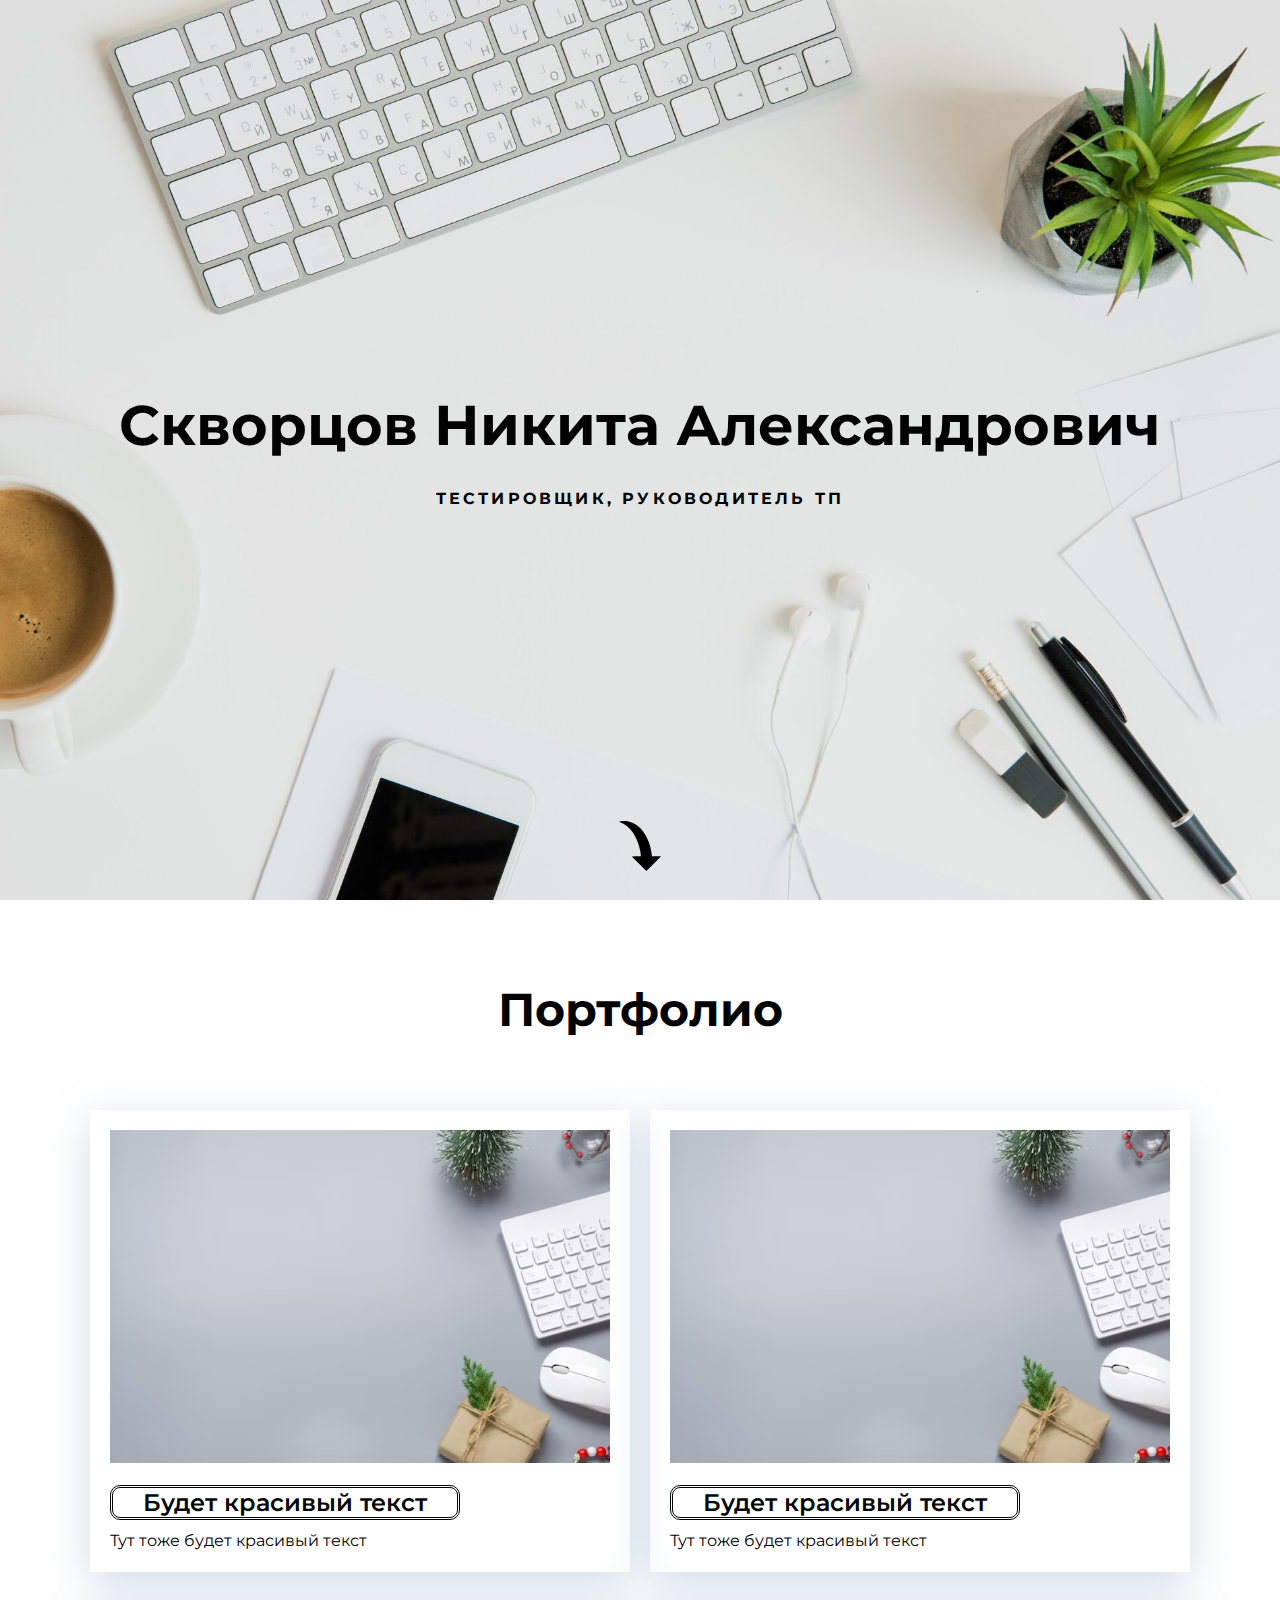
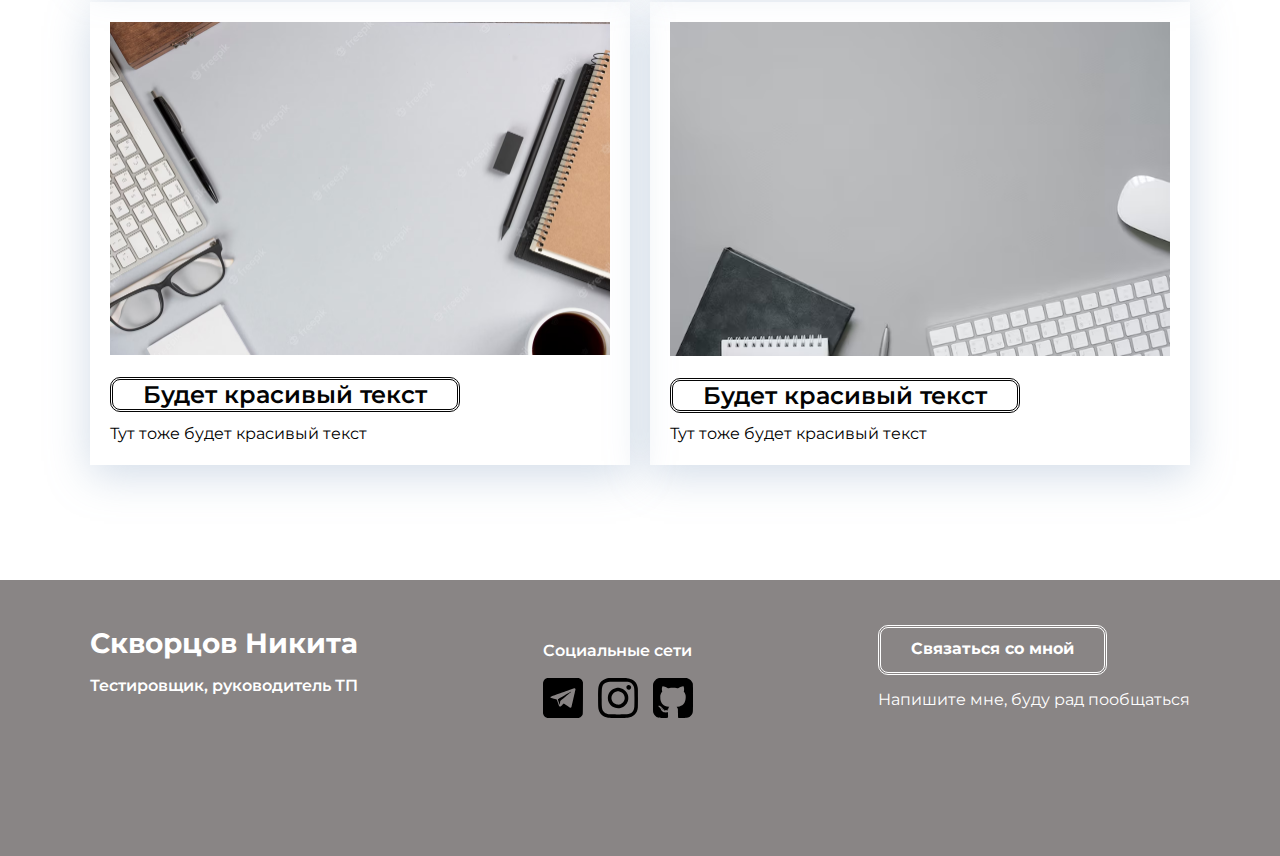
==== index.html @ d47e3195 "2" ====
<!DOCTYPE html>
<html lang="ru">
<head>
  <meta charset="UTF-8">
  <meta name="viewport" content="width=device-width, initial-scale=1.0">
  <title>Portfolio </title>
  <link rel="stylesheet" href="./Home.css">
  <link rel="preconnect" href="https://fonts.googleapis.com">
<link rel="preconnect" href="https://fonts.gstatic.com" crossorigin>
<link href="https://fonts.googleapis.com/css2?family=Montserrat:wght@400;600;700&display=swap" rel="stylesheet">
</head>
<body>
  <div class="header">
       <h1 class="header-title">Скворцов Никита Александрович</h1>
       <p class="header-subtitle">Тестировщик, руководитель ТП</p>
          <div class="header-arrow">
             <img src="./img/free-icon-curve-down-arrow-21178.svg" width="50px" height="50px">
          </div>  
               </div>
                  <div class="portfolio">
                      <div class="container">
                           <h2 class="section-header">Портфолио</h2>
                              <div class="portfolio-card-wrapper">
                                 <div class="card">
                                    <img class="card-img" src="./img/christmas-scene-background-of-office-desktop-work-space_47840-1173.avif" alt="">
                                    <h3 class="card-title"><a class="string_" href="./1.html">Будет красивый текст</a></h3>
                                    <P>Тут тоже будет красивый текст</P>
                                 </div>
                                 <div class="card">
                                    <img class="card-img" src="./img/christmas-scene-background-of-office-desktop-work-space_47840-1173.avif" alt="">
                                    <h3 class="card-title"><a class="string_" href="./1.html">Будет красивый текст</a></h3>
                                    <P>Тут тоже будет красивый текст</P>
                                 </div>
                                 <div class="card">
                                    <img class="card-img" src="./img/office-supplies-with-keyboard-on-gray-desk_23-2148052624.avif" alt="">
                                    <h3 class="card-title"><a class="string_" href="./1.html">Будет красивый текст</a></h3>
                                    <P>Тут тоже будет красивый текст</P>
                                 </div>
                                 <div class="card">
                                    <img class="card-img" src="./img/workplace-in-office-with-gray-desk-top-view-from-above-of-keyboard-with-notebook-copy-space_121837-2473.avif" alt="">
                                    <h3 class="card-title"><a class="string_" href="./1.html">Будет красивый текст</a></h3>
                                    <P>Тут тоже будет красивый текст</P>
                                 </div>
                              </div>
                      </div>
                  </div>
                  <div class="footer">
                      <div class="container">
                        <div class = "footer-row">
                           <div class="footer-copyright">
                              <div class="footer-copyright-name">Скворцов Никита</div>
                                 <p>Тестировщик, руководитель ТП</p>
                           </div>
                           <div class="footer-icons">
                              <p>Социальные сети</p>
                              <div class="footer-icons-icons">
                                 <a href="https://t.me/RND_Nikita_Skvortzov">
                                    <img src="./img/free-icon-telegram-3536705.svg" alt="telegramm" width="40px" height="40px">
                                 </a>
                                 <a href="https://instagram.com/nikita.povar?igshid=MzNlNGNkZWQ4Mg==">
                                    <img src="./img/free-icon-instagram-1384031.svg" alt="instagram" width="40px" height="40px">
                                 </a>
                                 <a href="https://github.com/nikitaskvortzov">
                                    <img src="./img/free-icon-github-sign-25657.svg" alt="github" width="40px" height="40px">
                                 </a>
                              </div>
                           </div>
                           <div class="footer-contacts">
                             <a href="https://t.me/RND_Nikita_Skvortzov" class="footer-button">Связаться со мной</a>
                             <p>Напишите мне, буду рад пообщаться</p> 
                           </div>
                        </div>

                      </div>

                  </div>

                
  
  
</body>
</html>
---- Home.css ----
* {
  box-sizing: border-box;
}

 
body {
    margin: 0;
    font-family: 'Montserrat', sans-serif;
}

.container {
  max-width: 1100px;
  margin-left: auto;
  margin-right: auto;
}

.header {
    width: 100%;
    height: 100vh;
    background-color: aqua;
    background-image: url("./img/1680032535_phonoteka-org-p-kompyuternii-fon-dlya-prezentatsii-foni-in-7.jpg");
    background-size: cover;

    display: flex; 
    flex-direction: column; 
    justify-content: center;
    align-items: center;
    position: relative;
}

.header-title {
    margin: 0;
    margin-bottom: 25px;
    font-weight: 700;
    font-size: 56px;
    line-height: 130%;
    text-align: center;
    color: rgb(2, 2, 2);

}

.header-subtitle {
    margin: 0;
    font-weight: bold;
    font-size: 16px;
    line-height: 150%;
    text-align: center;
    letter-spacing: 0.2em;
    text-transform: uppercase;
    color: rgb(0, 0, 0);

}

.header-arrow {
    position: absolute;
    bottom: 25px;
    left: 50%;
    transform: translate(-50%, 0);
  }

  .portfolio {
    padding-top: 80px;
    padding-bottom: 115px;

  }

  .portfolio-card-wrapper {
    display: flex;
    flex-wrap: wrap;
    justify-content: space-between;
    }

  .section-header {
    margin: 0;
    margin-bottom: 70px;
    font-weight: 700;
    font-size: 46px;
    line-height: 130%;
    text-align: center;
    color: rgb(2, 2, 2);
  }

  .card {
    margin-bottom: 30px;
    padding: 20px;
    max-width: 540px;
    box-shadow: 0px 10px 40px  rgba(126, 155, 189, 0.35);
     
      }

    .card:last-child,  .card:nth-last-child(2) {
      margin-bottom: 0;
    }

    
  .card-img {
    margin-bottom: 20px;
    max-width: 100%;
    height: auto;
      }

  .card-title {
    margin: 0;
    margin-bottom: 13px;
    font-weight: 600;
    font-size: 24px;
    line-height: 130%;
    color: black;
      }

  .card p {
    font-size: 16px;
    line-height: 130%;
    color: black; 
    margin: 0;
  }

  .none {
    display: none;
  }

  .footer {
    background-color: rgb(19, 11, 11, 0.5);
    padding-top: 45px;
    padding-bottom: 130px;
    color: white;

  }

  .footer-row {
    display: flex;
    justify-content: space-between;
  }

  .footer-copyright {
    line-height: 1.3;
    
  }

  .footer-copyright-name {
    font-weight: 700;
    font-size: 28px;
    line-height: 130%;
    margin-bottom: 15px;
  }

  .footer-copyright p {
    margin: 0;
    margin-bottom: 15px;
    font-size: 16px;
    font-weight: 600;
    line-height: 130%;
    }

    .footer-icons-icons{
     display: flex;
     align-items: center;

    }

    .footer-icons {
      max-width: 350px;

    }

    .footer-icons p {
    font-weight: 600;
    font-size: 16px;
    line-height: 1.3;
        }

    .footer-icons-icons > * + * {
      margin-left: 15px;
    }

      .footer-button {
      display: inline-block;
      height: 50px;
      border: 3px double #ffffff;
      border-radius: 10px;
      color: white;
      padding-left: 30px;
      padding-right: 30px;
      padding-top: 11px;
      font-weight: 700;
      font-size: 16px;
      text-decoration: none;
   
    }

    .footer-contacts p {
      margin: 15px 0;
      font-size: 16px;
      line-height: 1.3;
    }

    .string_ {
      text-decoration: none;
      color: rgb(3, 3, 3);
      border: double rgb(5, 5, 5);
      border-radius: 10px;
      padding-left: 30px;
      padding-right: 30px;
      
    }
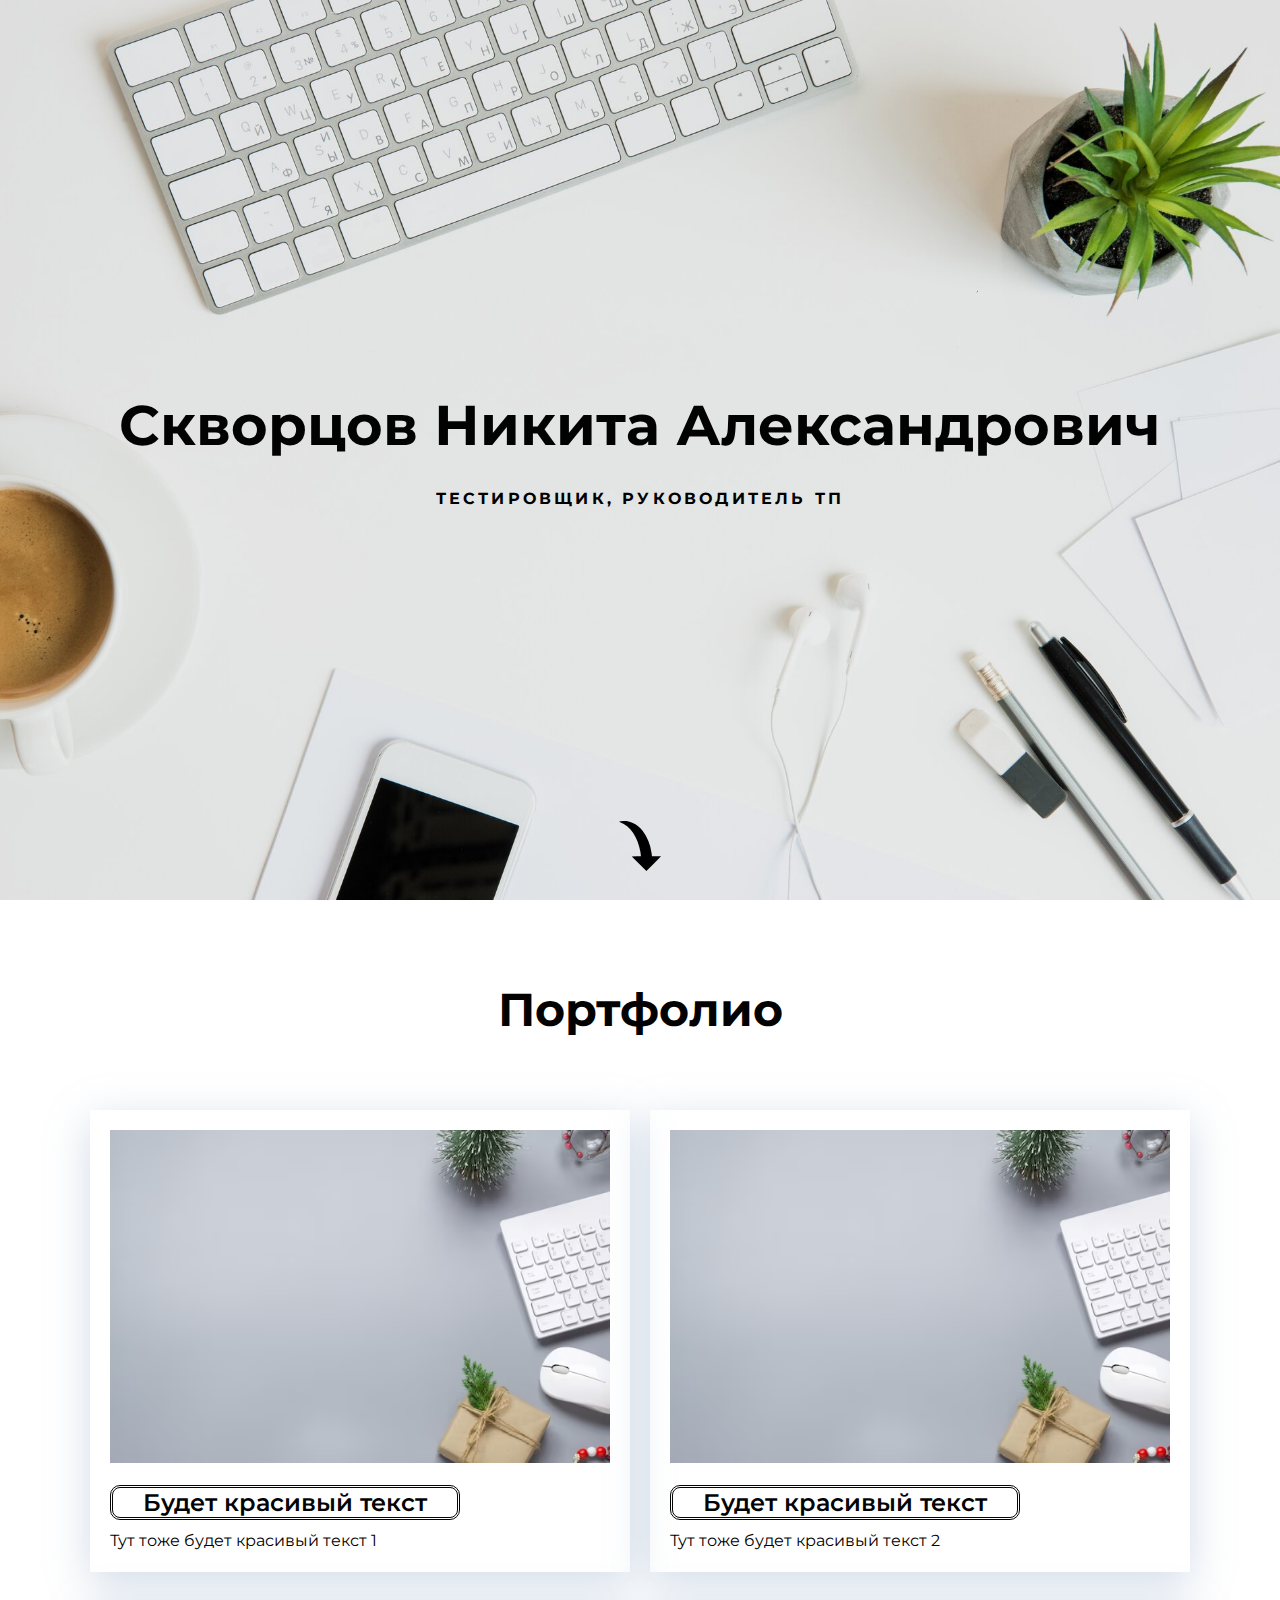
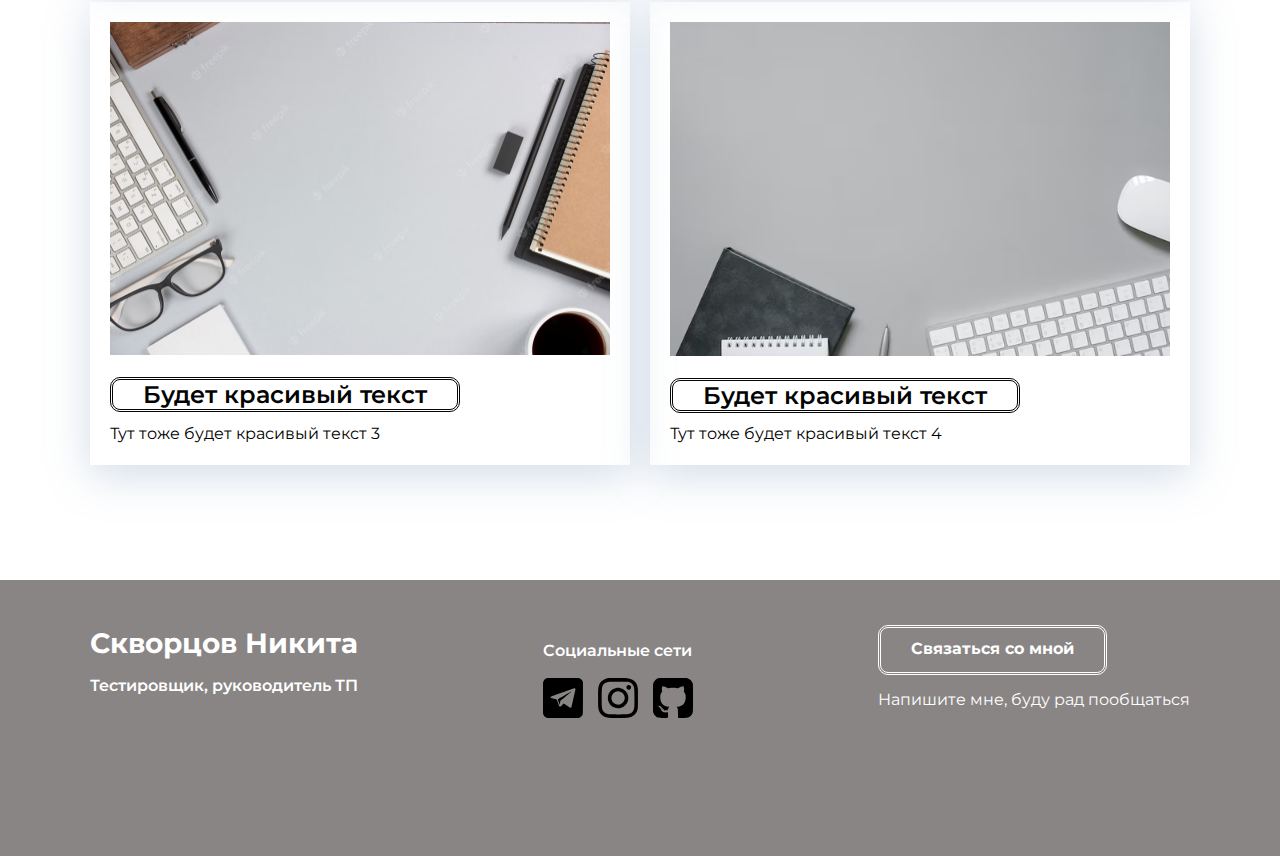
==== commit 4afde538: "3" ====
--- a/index.html
+++ b/index.html
@@ -24,22 +24,22 @@
                                  <div class="card">
                                     <img class="card-img" src="./img/christmas-scene-background-of-office-desktop-work-space_47840-1173.avif" alt="">
                                     <h3 class="card-title"><a class="string_" href="./1.html">Будет красивый текст</a></h3>
-                                    <P>Тут тоже будет красивый текст</P>
+                                    <P>Тут тоже будет красивый текст 1</P>
                                  </div>
                                  <div class="card">
                                     <img class="card-img" src="./img/christmas-scene-background-of-office-desktop-work-space_47840-1173.avif" alt="">
                                     <h3 class="card-title"><a class="string_" href="./1.html">Будет красивый текст</a></h3>
-                                    <P>Тут тоже будет красивый текст</P>
+                                    <P>Тут тоже будет красивый текст 2</P>
                                  </div>
                                  <div class="card">
                                     <img class="card-img" src="./img/office-supplies-with-keyboard-on-gray-desk_23-2148052624.avif" alt="">
                                     <h3 class="card-title"><a class="string_" href="./1.html">Будет красивый текст</a></h3>
-                                    <P>Тут тоже будет красивый текст</P>
+                                    <P>Тут тоже будет красивый текст 3</P>
                                  </div>
                                  <div class="card">
                                     <img class="card-img" src="./img/workplace-in-office-with-gray-desk-top-view-from-above-of-keyboard-with-notebook-copy-space_121837-2473.avif" alt="">
                                     <h3 class="card-title"><a class="string_" href="./1.html">Будет красивый текст</a></h3>
-                                    <P>Тут тоже будет красивый текст</P>
+                                    <P>Тут тоже будет красивый текст 4</P>
                                  </div>
                               </div>
                       </div>
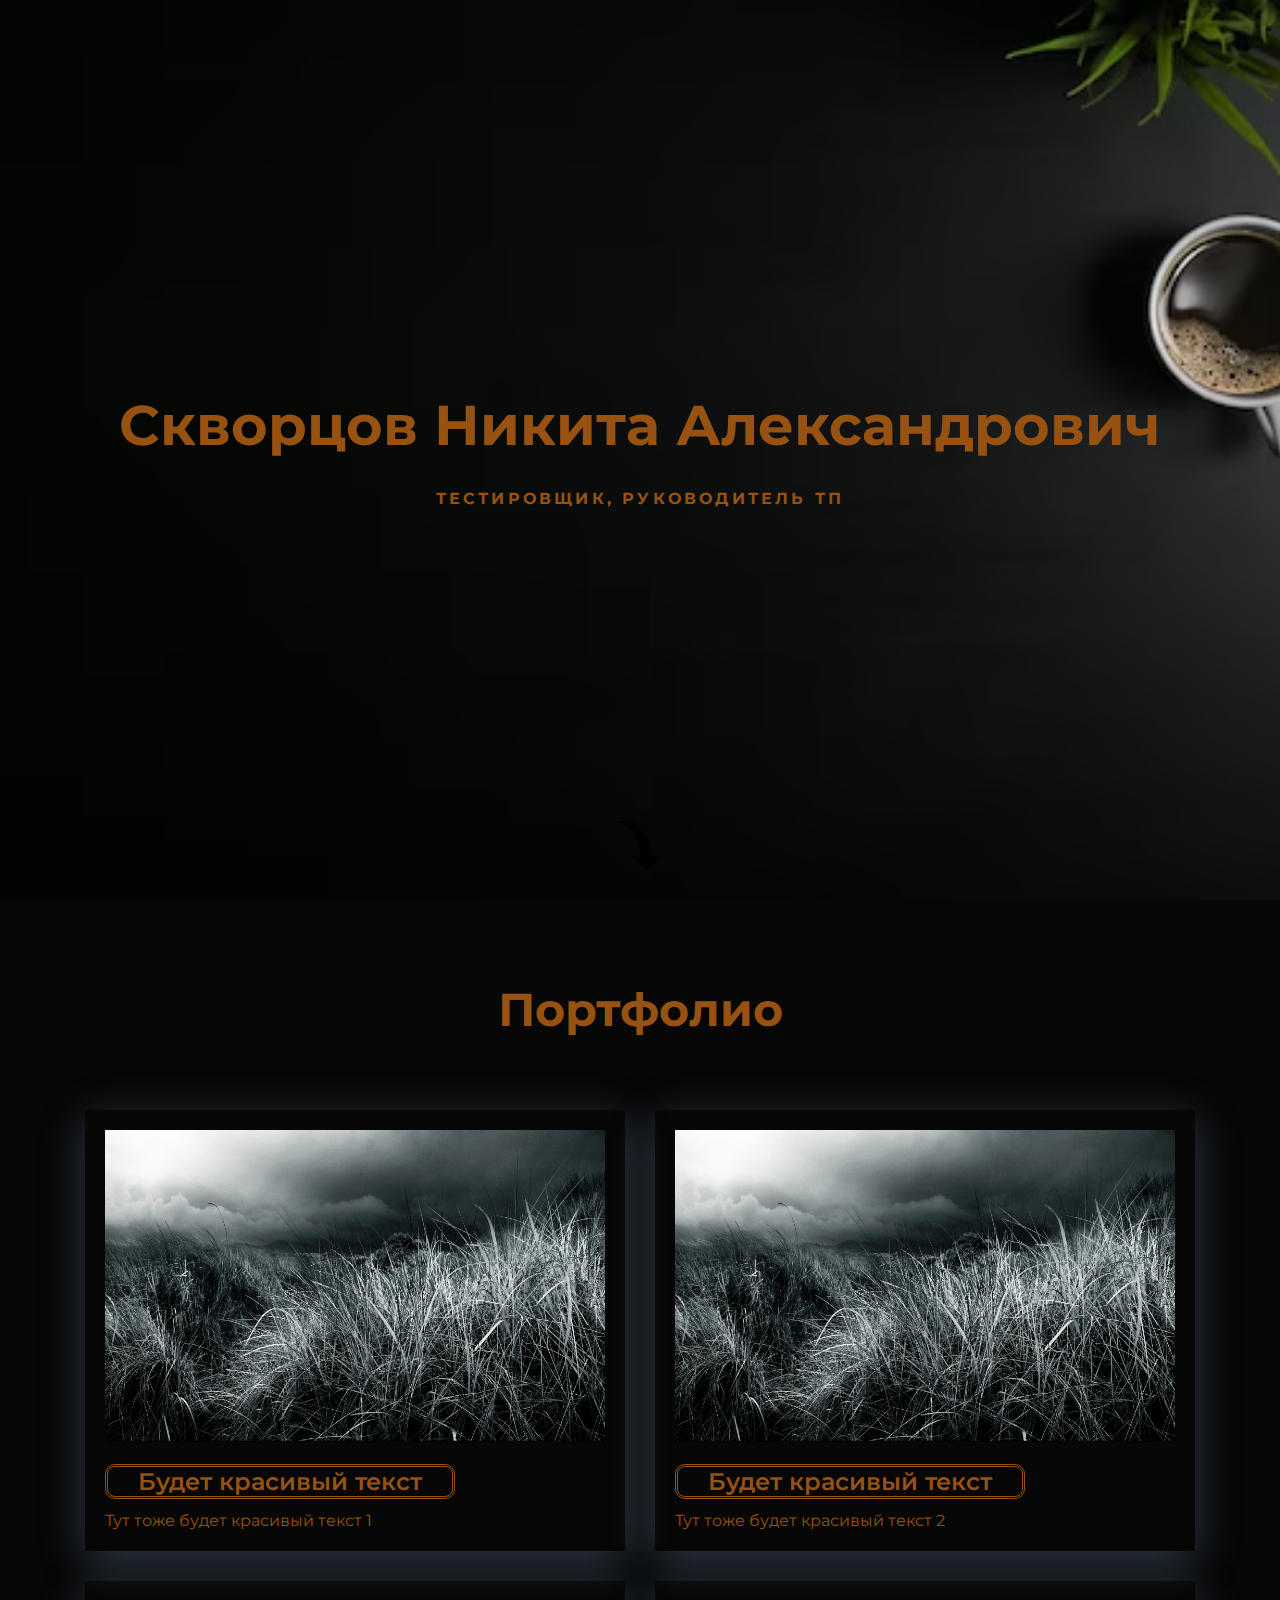
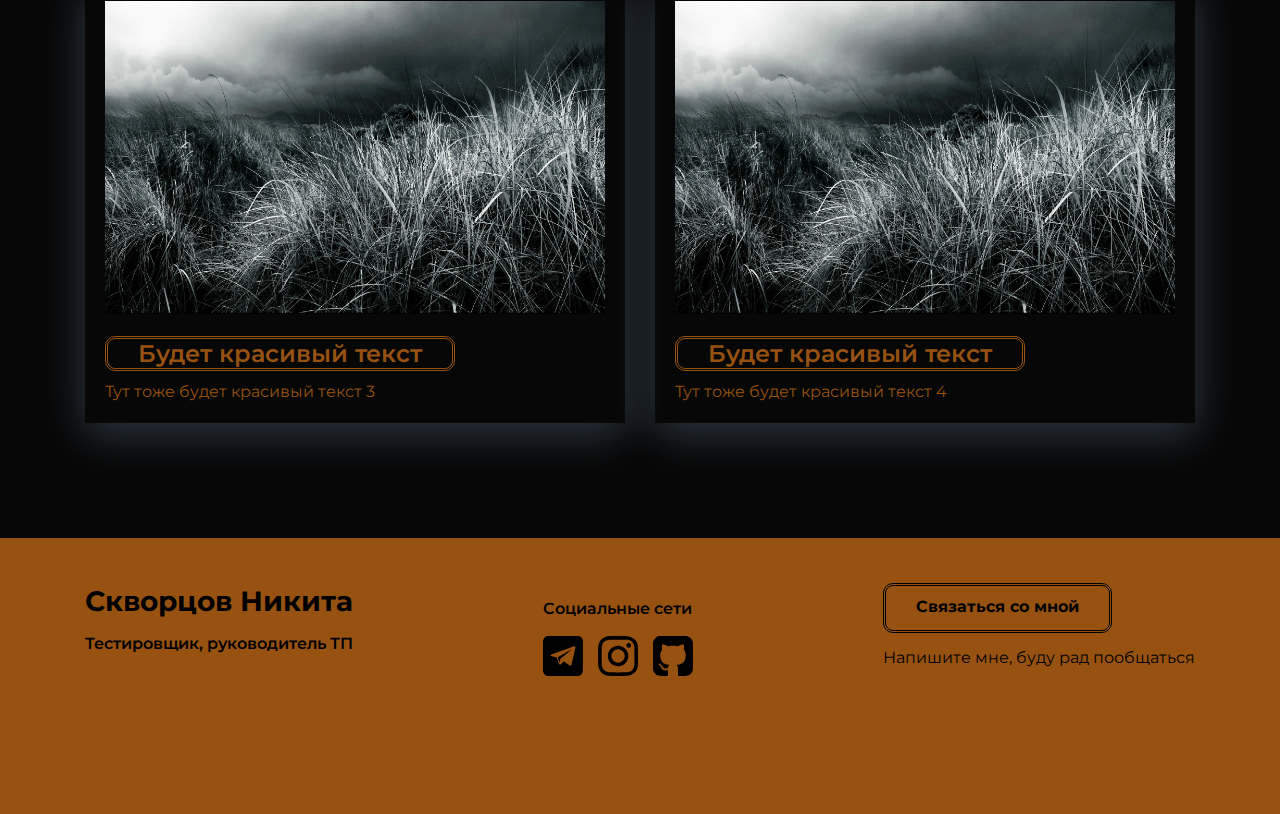
==== commit 7b7aebd9: "7" ====
--- a/index.html
+++ b/index.html
@@ -22,22 +22,22 @@
                            <h2 class="section-header">Портфолио</h2>
                               <div class="portfolio-card-wrapper">
                                  <div class="card">
-                                    <img class="card-img" src="./img/christmas-scene-background-of-office-desktop-work-space_47840-1173.avif" alt="">
+                                    <img class="card-img" src="./img/1674249905_catherineasquithgallery-com-p-temno-serii-fon-dlya-rabochego-stola-foto-1.jpg" alt="">
                                     <h3 class="card-title"><a class="string_" href="./1.html">Будет красивый текст</a></h3>
                                     <P>Тут тоже будет красивый текст 1</P>
                                  </div>
                                  <div class="card">
-                                    <img class="card-img" src="./img/christmas-scene-background-of-office-desktop-work-space_47840-1173.avif" alt="">
+                                    <img class="card-img" src="./img/1674249905_catherineasquithgallery-com-p-temno-serii-fon-dlya-rabochego-stola-foto-1.jpg" alt="">
                                     <h3 class="card-title"><a class="string_" href="./1.html">Будет красивый текст</a></h3>
                                     <P>Тут тоже будет красивый текст 2</P>
                                  </div>
                                  <div class="card">
-                                    <img class="card-img" src="./img/office-supplies-with-keyboard-on-gray-desk_23-2148052624.avif" alt="">
+                                    <img class="card-img" src="./img/1674249905_catherineasquithgallery-com-p-temno-serii-fon-dlya-rabochego-stola-foto-1.jpg" alt="">
                                     <h3 class="card-title"><a class="string_" href="./1.html">Будет красивый текст</a></h3>
                                     <P>Тут тоже будет красивый текст 3</P>
                                  </div>
                                  <div class="card">
-                                    <img class="card-img" src="./img/workplace-in-office-with-gray-desk-top-view-from-above-of-keyboard-with-notebook-copy-space_121837-2473.avif" alt="">
+                                    <img class="card-img" src="./img/1674249905_catherineasquithgallery-com-p-temno-serii-fon-dlya-rabochego-stola-foto-1.jpg" alt="">
                                     <h3 class="card-title"><a class="string_" href="./1.html">Будет красивый текст</a></h3>
                                     <P>Тут тоже будет красивый текст 4</P>
                                  </div>
--- a/Home.css
+++ b/Home.css
@@ -8,17 +8,22 @@
     font-family: 'Montserrat', sans-serif;
 }
 
+img {
+  max-width: 100%;
+}
+
 .container {
-  max-width: 1100px;
+  max-width: 1140px;
   margin-left: auto;
   margin-right: auto;
+  padding-left: 15px;
+  padding-right: 15px;
 }
 
 .header {
     width: 100%;
     height: 100vh;
-    background-color: aqua;
-    background-image: url("./img/1680032535_phonoteka-org-p-kompyuternii-fon-dlya-prezentatsii-foni-in-7.jpg");
+    background-image: url("./img/copy-space-office-black-table-with-laptop-notebook-pencil-and-coffee-cup-with-plat_35674-1635.avif");
     background-size: cover;
 
     display: flex; 
@@ -35,7 +40,7 @@
     font-size: 56px;
     line-height: 130%;
     text-align: center;
-    color: rgb(2, 2, 2);
+    color: #975212;
 
 }
 
@@ -47,7 +52,7 @@
     text-align: center;
     letter-spacing: 0.2em;
     text-transform: uppercase;
-    color: rgb(0, 0, 0);
+    color: #975212;
 
 }
 
@@ -61,6 +66,7 @@
   .portfolio {
     padding-top: 80px;
     padding-bottom: 115px;
+    background-color: rgb(2, 2, 2, 0.98); 
 
   }
 
@@ -68,7 +74,7 @@
     display: flex;
     flex-wrap: wrap;
     justify-content: space-between;
-    }
+        }
 
   .section-header {
     margin: 0;
@@ -77,7 +83,7 @@
     font-size: 46px;
     line-height: 130%;
     text-align: center;
-    color: rgb(2, 2, 2);
+    color: #975212;
   }
 
   .card {
@@ -105,13 +111,13 @@
     font-weight: 600;
     font-size: 24px;
     line-height: 130%;
-    color: black;
+    color: rgb(252, 250, 250);
       }
 
   .card p {
     font-size: 16px;
     line-height: 130%;
-    color: black; 
+    color: #975212; 
     margin: 0;
   }
 
@@ -120,10 +126,10 @@
   }
 
   .footer {
-    background-color: rgb(19, 11, 11, 0.5);
+    background-color: #975212;
     padding-top: 45px;
     padding-bottom: 130px;
-    color: white;
+    color: black;
 
   }
 
@@ -176,9 +182,9 @@
       .footer-button {
       display: inline-block;
       height: 50px;
-      border: 3px double #ffffff;
+      border: 3px double black;
       border-radius: 10px;
-      color: white;
+      color: black;
       padding-left: 30px;
       padding-right: 30px;
       padding-top: 11px;
@@ -188,6 +194,11 @@
    
     }
 
+    .footer-button:hover {
+      color: #ebee3c;
+      box-shadow: inset 0 0 0 3px white;
+    }
+
     .footer-contacts p {
       margin: 15px 0;
       font-size: 16px;
@@ -196,10 +207,120 @@
 
     .string_ {
       text-decoration: none;
-      color: rgb(3, 3, 3);
-      border: double rgb(5, 5, 5);
+      color: #975212;
+      border: double #975212;
       border-radius: 10px;
       padding-left: 30px;
       padding-right: 30px;
       
-    }+    }
+
+    .string_:hover {
+      background: rgba(0,0,0,0);
+      color: #ebee3c;
+      box-shadow: inset 0 0 0 3px white;
+    }
+
+   
+
+    @media (max-width: 1140px) {
+       .card {
+        width:  calc(50% - 15px);
+       }
+       .footer {
+        padding-top: 40px;
+        padding-bottom: 60px;
+       }
+
+       .footer-row {
+        flex-direction: column-reverse;
+        align-items: center;
+        text-align: center;
+       }
+
+       .footer-copyright{
+         margin-bottom: 40px;
+       }
+
+       .footer-icons-icons {
+margin-bottom: 30px;
+       }
+
+
+
+    }
+
+    @media (max-width: 760px) {
+      .header-title {
+        font-size: 32px;
+      }
+
+      .header-subtitle {
+        font-size: 14px;
+      }
+
+      .portfolio {
+        padding-top: 40px;
+        padding-bottom: 60px;
+      }
+
+      .section-header {
+       font-size: 32px;
+       margin-bottom: 30px; 
+      }
+
+      .portfolio-card-wrapper {
+        justify-content: center;
+      }
+
+      .card {
+      max-width: 530px;
+       width: 100%;
+      }
+     
+      .card:nth-child(2) {
+        margin-bottom: 30px;
+      }
+
+      .card-img {
+        margin-bottom: 10px;
+      }
+
+      .card-title {
+        font-size: 18px;
+        margin-bottom: 10px;
+      }
+
+     .card p {
+      font-size: 14px;
+     }
+
+     .footer-copyright-name {
+      font-size: 18px;
+      margin-bottom: 5px;
+     }
+
+     .footer-copyright p {
+      font-size: 14px;
+     }
+
+     .footer-icons-icons p {
+      font-size: 14px;
+     }
+
+     .footer-contacts p {
+      font-size: 14px;
+      margin-top: 15px;
+    }
+
+  }
+
+
+
+
+
+
+
+
+    
+    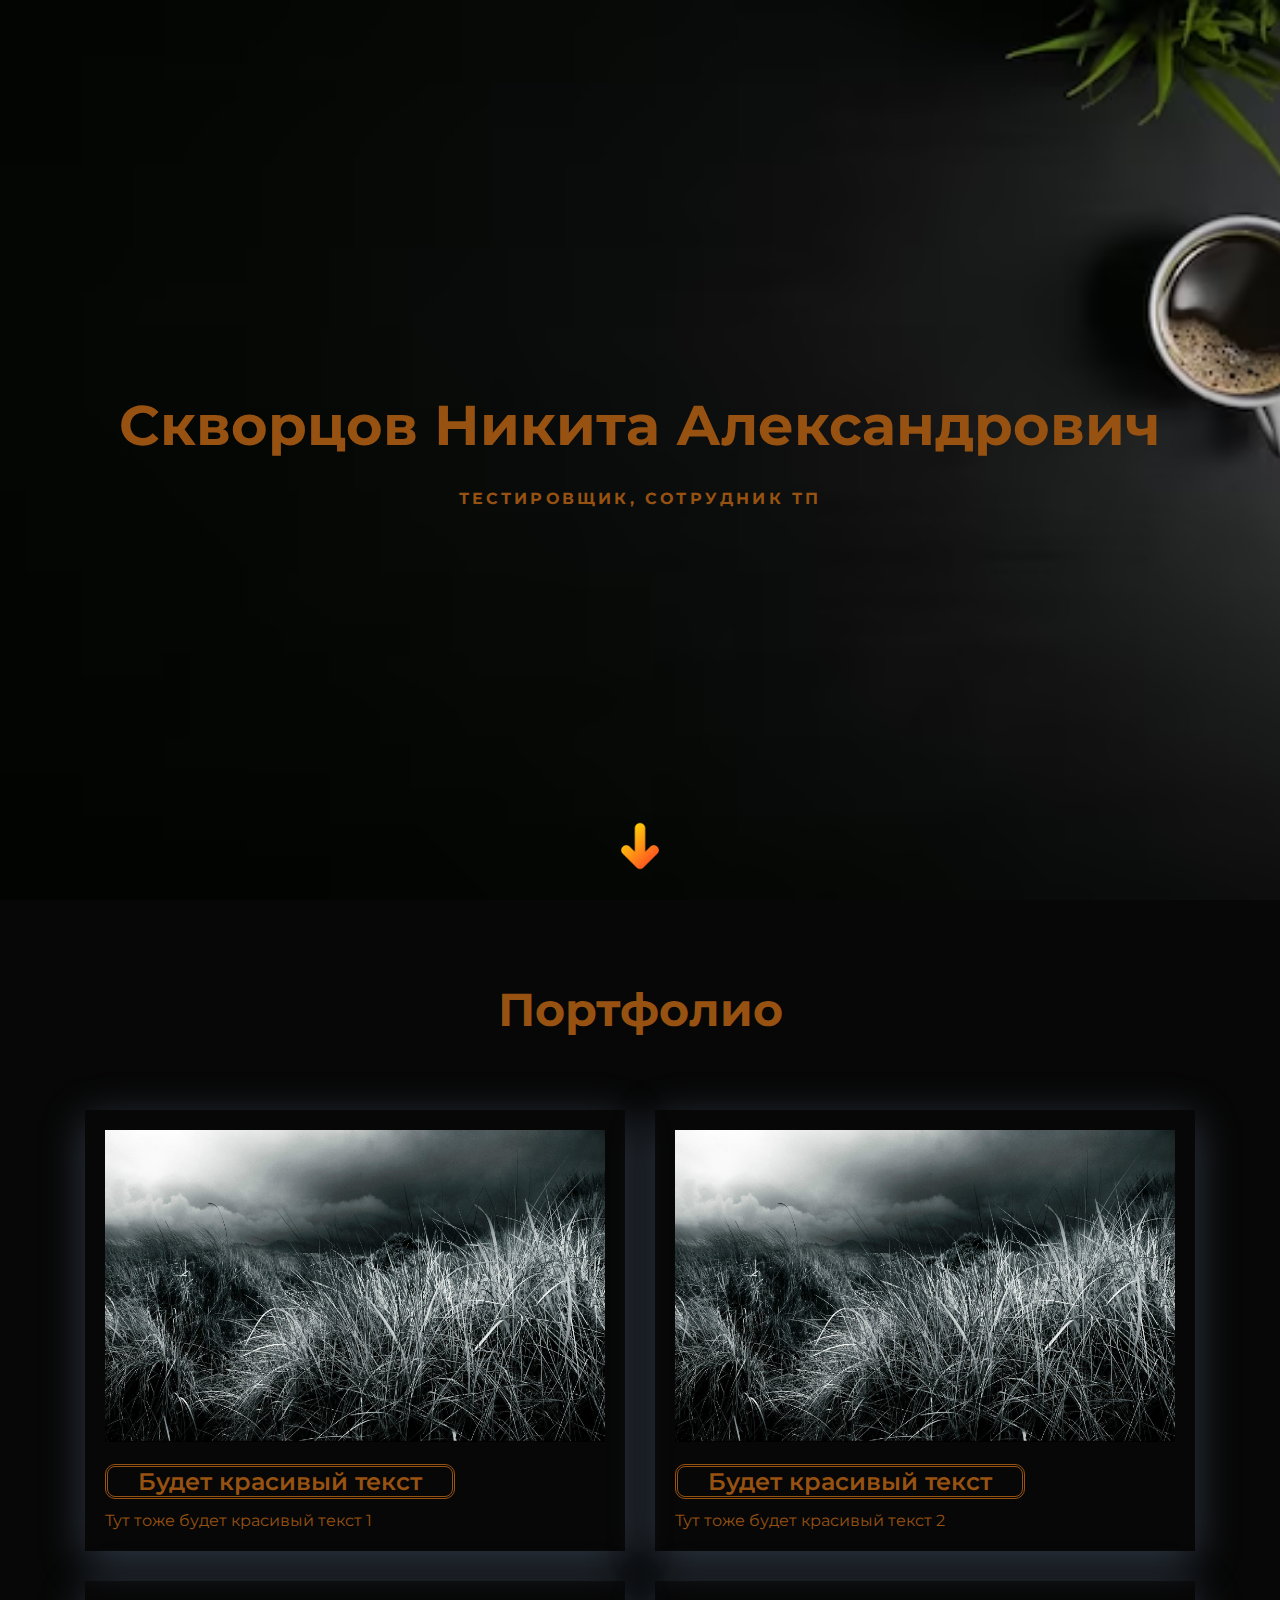
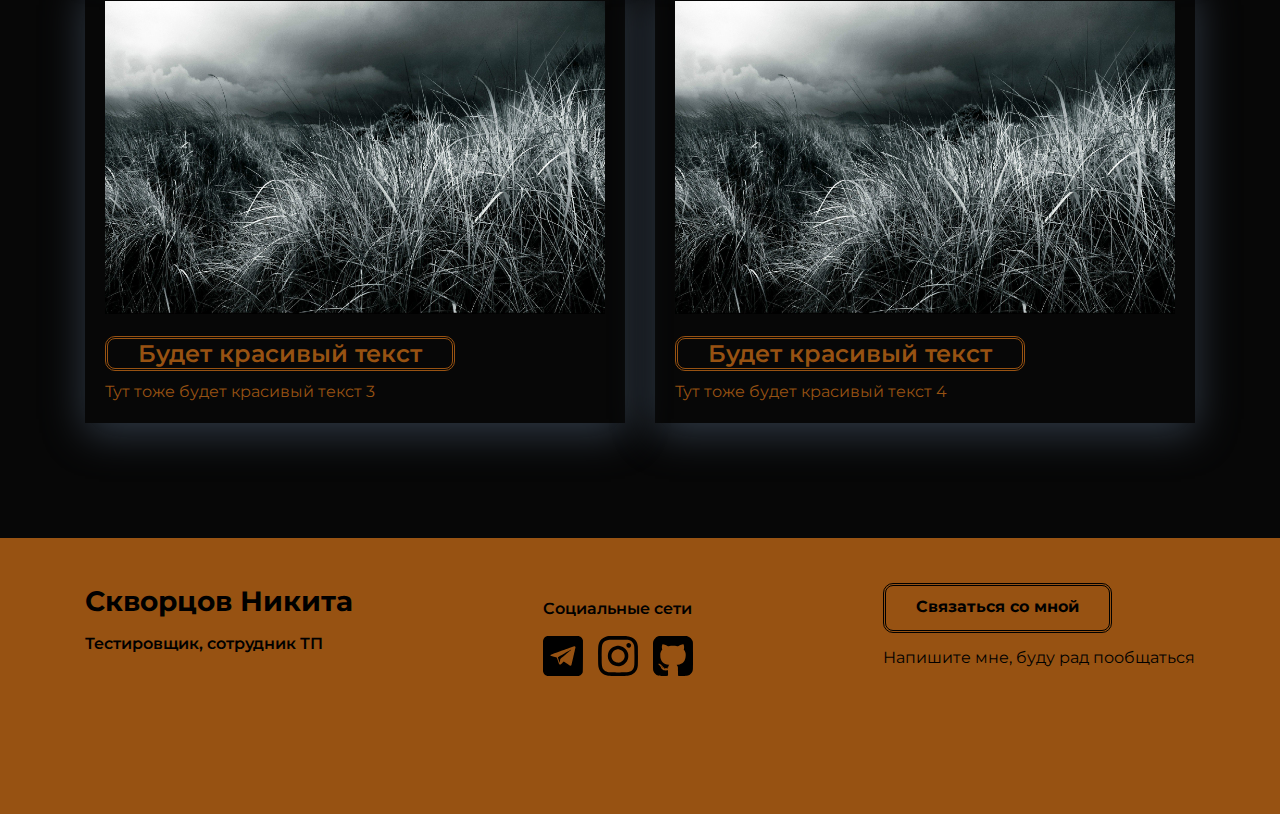
==== commit 2fac60d3: "8" ====
--- a/index.html
+++ b/index.html
@@ -4,7 +4,7 @@
   <meta charset="UTF-8">
   <meta name="viewport" content="width=device-width, initial-scale=1.0">
   <title>Portfolio </title>
-  <link rel="stylesheet" href="./Home.css">
+  <link rel="stylesheet" href="./index.css">
   <link rel="preconnect" href="https://fonts.googleapis.com">
 <link rel="preconnect" href="https://fonts.gstatic.com" crossorigin>
 <link href="https://fonts.googleapis.com/css2?family=Montserrat:wght@400;600;700&display=swap" rel="stylesheet">
@@ -12,9 +12,9 @@
 <body>
   <div class="header">
        <h1 class="header-title">Скворцов Никита Александрович</h1>
-       <p class="header-subtitle">Тестировщик, руководитель ТП</p>
+       <p class="header-subtitle">Тестировщик, сотрудник ТП</p>
           <div class="header-arrow">
-             <img src="./img/free-icon-curve-down-arrow-21178.svg" width="50px" height="50px">
+             <img src="./img/free-icon-down-arrow-5093047.png" width="50px" height="50px">
           </div>  
                </div>
                   <div class="portfolio">
@@ -49,7 +49,7 @@
                         <div class = "footer-row">
                            <div class="footer-copyright">
                               <div class="footer-copyright-name">Скворцов Никита</div>
-                                 <p>Тестировщик, руководитель ТП</p>
+                                 <p>Тестировщик, сотрудник ТП</p>
                            </div>
                            <div class="footer-icons">
                               <p>Социальные сети</p>
--- a/index.css
+++ b/index.css
@@ -0,0 +1,326 @@
+* {
+  box-sizing: border-box;
+}
+
+ 
+body {
+    margin: 0;
+    font-family: 'Montserrat', sans-serif;
+}
+
+img {
+  max-width: 100%;
+}
+
+.container {
+  max-width: 1140px;
+  margin-left: auto;
+  margin-right: auto;
+  padding-left: 15px;
+  padding-right: 15px;
+}
+
+.header {
+    width: 100%;
+    height: 100vh;
+    background-image: url("./img/copy-space-office-black-table-with-laptop-notebook-pencil-and-coffee-cup-with-plat_35674-1635.avif");
+    background-size: cover;
+
+    display: flex; 
+    flex-direction: column; 
+    justify-content: center;
+    align-items: center;
+    position: relative;
+}
+
+.header-title {
+    margin: 0;
+    margin-bottom: 25px;
+    font-weight: 700;
+    font-size: 56px;
+    line-height: 130%;
+    text-align: center;
+    color: #975212;
+
+}
+
+.header-subtitle {
+    margin: 0;
+    font-weight: bold;
+    font-size: 16px;
+    line-height: 150%;
+    text-align: center;
+    letter-spacing: 0.2em;
+    text-transform: uppercase;
+    color: #975212;
+
+}
+
+.header-arrow {
+    position: absolute;
+    bottom: 25px;
+    left: 50%;
+    transform: translate(-50%, 0);
+      }
+
+  .portfolio {
+    padding-top: 80px;
+    padding-bottom: 115px;
+    background-color: rgb(2, 2, 2, 0.98); 
+
+  }
+
+  .portfolio-card-wrapper {
+    display: flex;
+    flex-wrap: wrap;
+    justify-content: space-between;
+        }
+
+  .section-header {
+    margin: 0;
+    margin-bottom: 70px;
+    font-weight: 700;
+    font-size: 46px;
+    line-height: 130%;
+    text-align: center;
+    color: #975212;
+  }
+
+  .card {
+    margin-bottom: 30px;
+    padding: 20px;
+    max-width: 540px;
+    box-shadow: 0px 10px 40px  rgba(126, 155, 189, 0.35);
+     
+      }
+
+    .card:last-child,  .card:nth-last-child(2) {
+      margin-bottom: 0;
+    }
+
+    
+  .card-img {
+    margin-bottom: 20px;
+    max-width: 100%;
+    height: auto;
+      }
+
+  .card-title {
+    margin: 0;
+    margin-bottom: 13px;
+    font-weight: 600;
+    font-size: 24px;
+    line-height: 130%;
+    color: rgb(252, 250, 250);
+      }
+
+  .card p {
+    font-size: 16px;
+    line-height: 130%;
+    color: #975212; 
+    margin: 0;
+  }
+
+  .none {
+    display: none;
+  }
+
+  .footer {
+    background-color: #975212;
+    padding-top: 45px;
+    padding-bottom: 130px;
+    color: black;
+
+  }
+
+  .footer-row {
+    display: flex;
+    justify-content: space-between;
+  }
+
+  .footer-copyright {
+    line-height: 1.3;
+    
+  }
+
+  .footer-copyright-name {
+    font-weight: 700;
+    font-size: 28px;
+    line-height: 130%;
+    margin-bottom: 15px;
+  }
+
+  .footer-copyright p {
+    margin: 0;
+    margin-bottom: 15px;
+    font-size: 16px;
+    font-weight: 600;
+    line-height: 130%;
+    }
+
+    .footer-icons-icons{
+     display: flex;
+     align-items: center;
+
+    }
+
+    .footer-icons {
+      max-width: 350px;
+
+    }
+
+    .footer-icons p {
+    font-weight: 600;
+    font-size: 16px;
+    line-height: 1.3;
+        }
+
+    .footer-icons-icons > * + * {
+      margin-left: 15px;
+    }
+
+      .footer-button {
+      display: inline-block;
+      height: 50px;
+      border: 3px double black;
+      border-radius: 10px;
+      color: black;
+      padding-left: 30px;
+      padding-right: 30px;
+      padding-top: 11px;
+      font-weight: 700;
+      font-size: 16px;
+      text-decoration: none;
+   
+    }
+
+    .footer-button:hover {
+      color: #ebee3c;
+      box-shadow: inset 0 0 0 3px white;
+    }
+
+    .footer-contacts p {
+      margin: 15px 0;
+      font-size: 16px;
+      line-height: 1.3;
+    }
+
+    .string_ {
+      text-decoration: none;
+      color: #975212;
+      border: double #975212;
+      border-radius: 10px;
+      padding-left: 30px;
+      padding-right: 30px;
+      
+    }
+
+    .string_:hover {
+      background: rgba(0,0,0,0);
+      color: #ebee3c;
+      box-shadow: inset 0 0 0 3px white;
+    }
+
+   
+
+    @media (max-width: 1140px) {
+       .card {
+        width:  calc(50% - 15px);
+       }
+       .footer {
+        padding-top: 40px;
+        padding-bottom: 60px;
+       }
+
+       .footer-row {
+        flex-direction: column-reverse;
+        align-items: center;
+        text-align: center;
+       }
+
+       .footer-copyright{
+         margin-bottom: 40px;
+       }
+
+       .footer-icons-icons {
+margin-bottom: 30px;
+       }
+
+
+
+    }
+
+    @media (max-width: 760px) {
+      .header-title {
+        font-size: 32px;
+      }
+
+      .header-subtitle {
+        font-size: 14px;
+      }
+
+      .portfolio {
+        padding-top: 40px;
+        padding-bottom: 60px;
+      }
+
+      .section-header {
+       font-size: 32px;
+       margin-bottom: 30px; 
+      }
+
+      .portfolio-card-wrapper {
+        justify-content: center;
+      }
+
+      .card {
+      max-width: 530px;
+       width: 100%;
+      }
+     
+      .card:nth-child(2) {
+        margin-bottom: 30px;
+      }
+
+      .card-img {
+        margin-bottom: 10px;
+      }
+
+      .card-title {
+        font-size: 18px;
+        margin-bottom: 10px;
+      }
+
+     .card p {
+      font-size: 14px;
+     }
+
+     .footer-copyright-name {
+      font-size: 18px;
+      margin-bottom: 5px;
+     }
+
+     .footer-copyright p {
+      font-size: 14px;
+     }
+
+     .footer-icons-icons p {
+      font-size: 14px;
+     }
+
+     .footer-contacts p {
+      font-size: 14px;
+      margin-top: 15px;
+    }
+
+  }
+
+
+
+
+
+
+
+
+    
+    